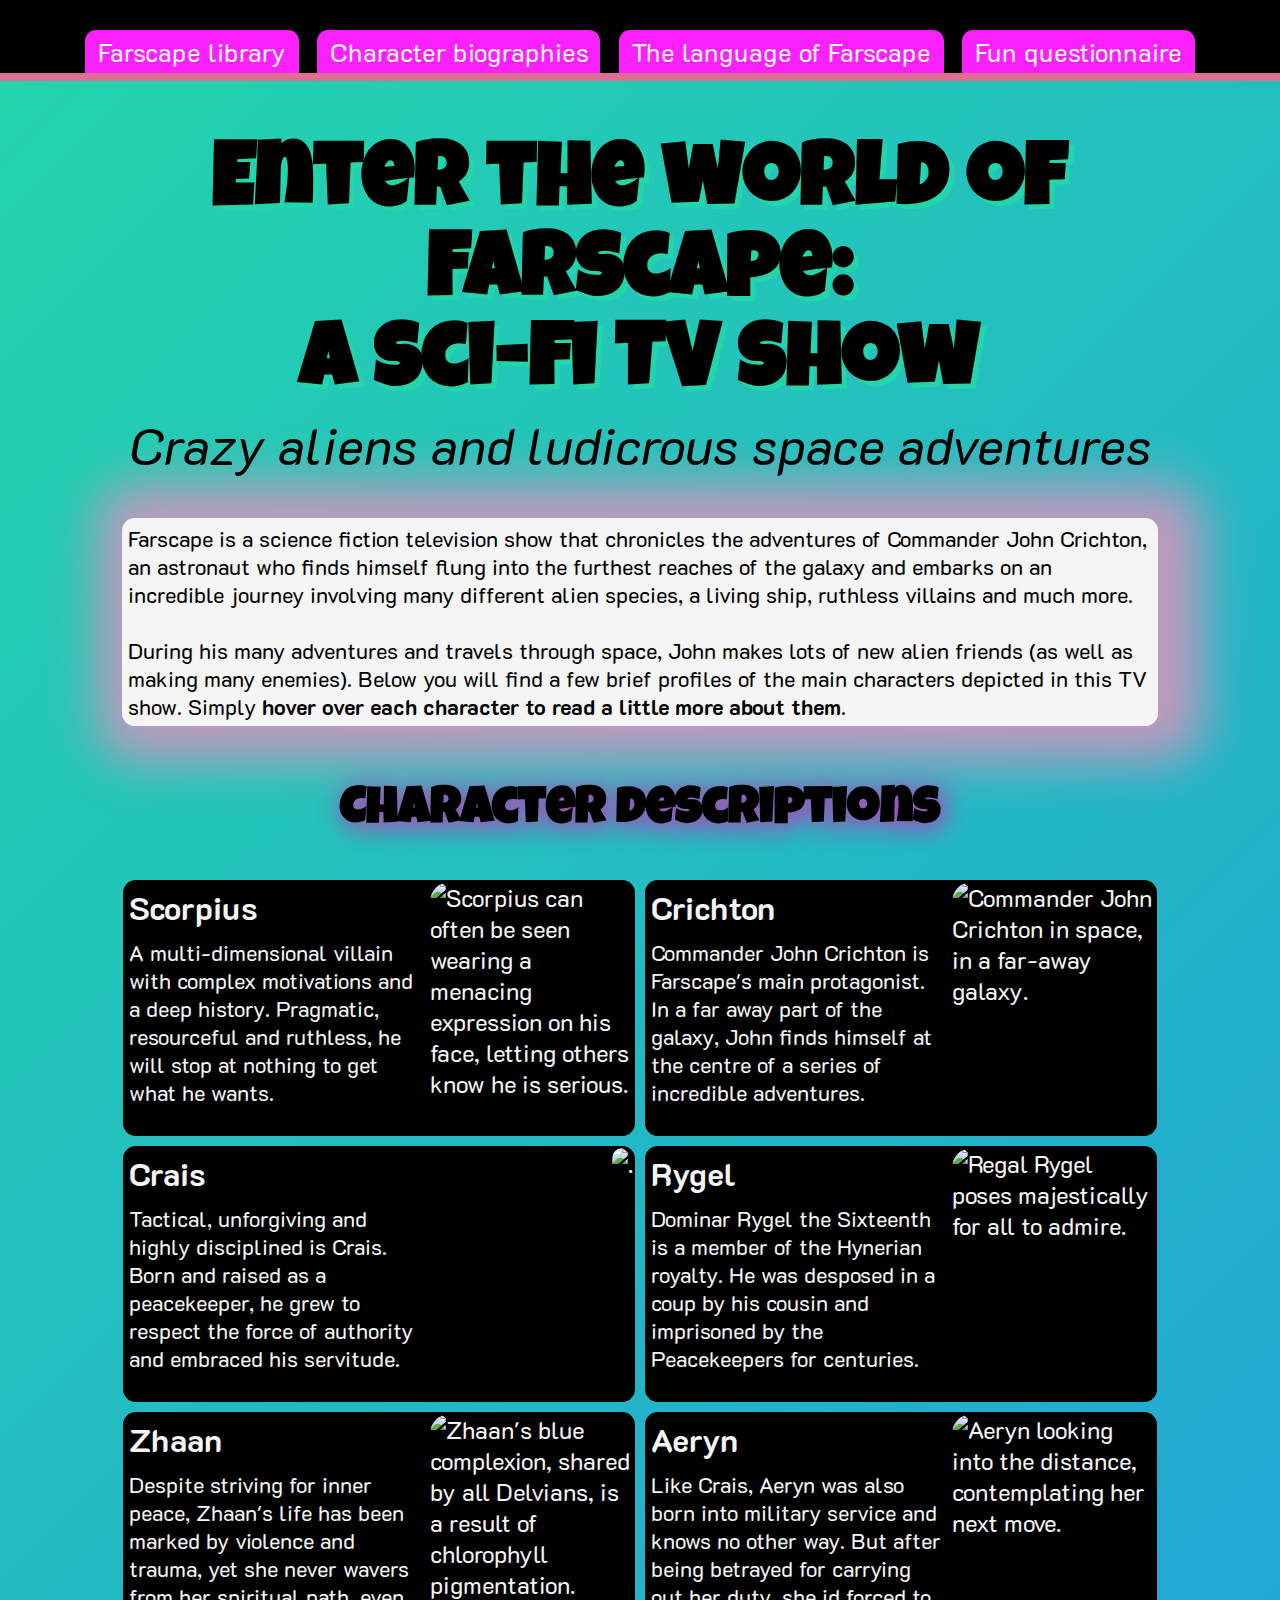
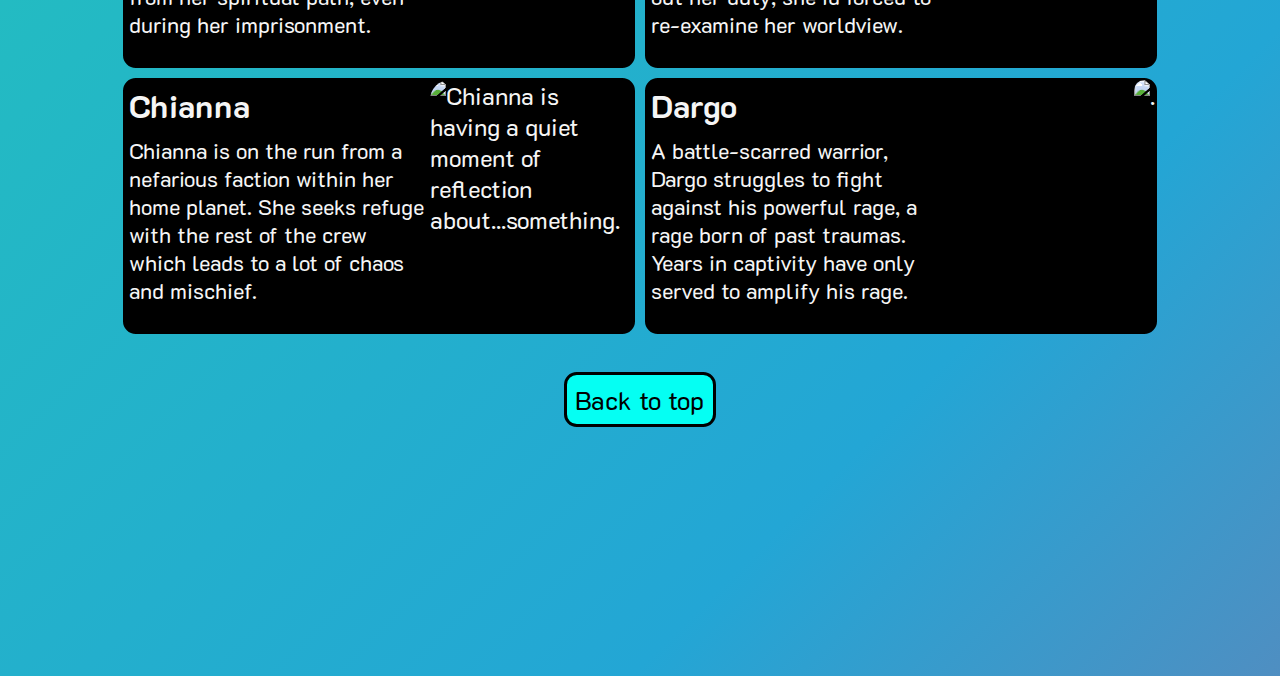
==== index.html @ 7709c937 "added hover comments to home page, along with various new styles" ====
<!DOCTYPE html>
<html lang="en">
<head>
    <meta charset="UTF-8">
    <meta http-equiv="X-UA-Compatible" content="IE=edge">
    <meta name="viewport" content="width=device-width, initial-scale=1.0">
    <title>The wonderful world of Farscape</title>
    <link rel="stylesheet" href="./styles.css">
    <script defer src="./script.js"></script>
</head>
<body>
    <nav class="flex-container-1">
        <div class="flex-item-1">
          <a
            href="https://farscape.fandom.com/wiki/Farscape_Encyclopedia_Project:Main_Page"
            target="blank"
          >
            Farscape library
          </a>
        </div>
        <div class="flex-item-1">
          <a
            href="https://farscape.fandom.com/wiki/Category:Main_characters"
            target="blank"
          >
            Character biographies
          </a>
        </div>
        <div class="flex-item-1">
          <a href="page2.html">The language of Farscape</a>
        </div>
        <div class="flex-item-1">Fun questionnaire</div>
      </nav>

      <h1>Enter the world of Farscape: <br> a sci-fi TV show</h1>
      <p id="subtitle">Crazy aliens and ludicrous space adventures<p>

      <p class="intro">Farscape is a science fiction television show that chronicles the adventures of Commander John Crichton, an astronaut who finds himself flung into the furthest reaches of the galaxy and embarks on an incredible journey involving many different alien species, a living ship, ruthless villains and much more.
        <br><br>
        During his many adventures and travels through space, John makes lots of new alien friends (as well as making many enemies). Below you will find a few brief profiles of the main characters depicted in this TV show. Simply <strong> hover over each character to read a little more about them</strong>.
      </p>

      <h2>Character descriptions</h2>
      <section class="grid">

        <article id="scorpy" class="hovertext" data-hover="
        Born under traumatic circumstances, Scorpius endured a very difficult childhood under Scarran guardianship. At birth, he was taken by the Scarrans and never knew his birth parents. Whilst in captivity, he was severely mistreated and treated as a tool to serve the Scarrans. He relented for decades and was eventually able to escape his captors, soon joining the Peacekeepers and swiftly climbing the ranks through loyal service and competence. 
        ">
            <h3>Scorpius</h3>
            <p>A multi-dimensional villain with complex motivations and a deep history. Pragmatic, resourceful and ruthless, he will stop at nothing to get what he wants.</p> 
            <img src="https://i.pinimg.com/originals/f9/93/60/f993604bc6e26595c4a2ce50387e7939.jpg" alt="Scorpius can often be seen wearing a menacing expression on his face, letting others know he is serious.">
        </article>

        <article id="crichton" class="hovertext" data-hover="
        John always aspired to be an astronaut and follow in the footsteps of his dad. But he never dreamed of seeing the stars, much less being the very first human to make contact with not one, not two, and not three, but many different alien species. John's journey after leaving Earth was a very difficult one, full of pain and tragedy, yet despite everything, he eventually found a measure of peace in himself and in those around him.
        ">
            <h3>Crichton</h3>
            <p>Commander John Crichton is Farscape's main protagonist. In a far away part of the galaxy, John finds himself at the centre of a series of incredible adventures.</p> 
            <img src="https://www.eightieskids.com/wp-content/uploads/2019/09/5Fan.png" alt="Commander John Crichton in space, in a far-away galaxy.">
        </article>

        <article id="rygel" class="hovertext" data-hover="Before his captivity, Domiar Rygel was sovereign to over 600 billion loyal subjects on his home planet, in the Hyneria cluster. His cousin orchestrated a coup which led to Rygel's capture by the Peacekeepers. Having been a member of the royal class all of his life, he had to learn to adjust to life as a prisoner. Eventually, he would acquire the means to break free of his captivity but only ending up having to constantly evade capture yet again. He is known for his voracious appetite and three stomachs that never seem to get full. Even in the heat of battle, food is always his main priority.">
            <h3>Rygel</h3>
            <p>Dominar Rygel the Sixteenth is a member of the Hynerian royalty. He was desposed in a coup by his cousin and imprisoned by the Peacekeepers for centuries.</p> 
            <img src="https://pbs.twimg.com/media/EGh21_BXkAEtOsK.jpg" alt="Regal Rygel poses majestically for all to admire.">
        </article>

        <article id="zhaan" class="hovertext" data-hover="
        Zhaan is a Delvian who has spent the last few years in Peacekeeper captivity. It was during this time that she managed to reconnect with her spiritual roots and to rise above her worldly worries. Zhaan prefers a peaceful solution to most problems but is pragmatic enough to recognise the need for an alternative approach in some situations. She is always on hand to provide guidance and counsel to those in need.
        ">
            <h3>Zhaan</h3>
            <p>Despite striving for inner peace, Zhaan's life has been marked by violence and trauma, yet she never wavers from her spiritual path, even during her imprisonment.</p> 
            <img src="https://www.thecompanion.app/wp-content/uploads/sites/2/2020/11/Farscape-Featured-Image.jpg" alt="Zhaan's blue complexion, shared by all Delvians, is a result of chlorophyll pigmentation.">
        </article>

        <article id="chianna" class="hovertext" data-hover="Chianna comes from Nebari Prime, an authoritarian society built upon conformity, obedience and a value system which Chianna refused to live under. Instead, she chose a carefree life and would always rebel against authority.">
            <h3>Chianna</h3>
            <p>Chianna is on the run from a nefarious faction within her home planet. She seeks refuge with the rest of the crew which leads to a lot of chaos and mischief.</p> 
            <img src="https://www.giantfreakinrobot.com/wp-content/uploads/2020/10/chiana3-edited.jpg" alt="Chianna is having a quiet moment of reflection about...something.">
        </article>

        <article id="crais" class="hovertext" data-hover="Before crossing paths with Crichton, Captain Bialar Crais held a position of respect and power within the Peacekeeper hierarchy, into which he was conscripted as a child. He burned a lot of bridges on his way to his eventual downfall but still managed to find some redemption at the end of it all.">
            <h3>Crais</h3>
            <p>Tactical, unforgiving and highly disciplined is Crais. Born and raised as a peacekeeper, he grew to respect the force of authority and embraced his servitude.</p> 
            <img src="https://i.pinimg.com/originals/13/25/16/1325161d450042ba97dd3e8e01aa7292.jpg" alt=".">
        </article>

        <article id="dargo" class="hovertext" data-hover="Dargo is a Luxan warrior, famoulsy known for his Luxan hyper-rage which causes him to come across as angry and aggressive. Yet another victim of the Peacekeepers, he certainly has a lot to be angry about and spends most of his time thinking of ways to find revenge. Dargo is Crichton's closest friend on the show and the two shared a very strong bond of camaraderie.">
            <h3>Dargo</h3>
            <p>A battle-scarred warrior, Dargo struggles to fight against his powerful rage, a rage born of past traumas. Years in captivity have only served to amplify his rage.</p> 
            <img src="https://m.media-amazon.com/images/M/MV5BNjA4Mjk2NjM5OV5BMl5BanBnXkFtZTgwMzQ4MzU1MjE@._V1_.jpg" alt=".">
        </article>

        <article id="aeryn" class="hovertext" data-hover="Aeryn used to be a Peacekeeper and a prowler pilot but her service commission came to an abrupt end on the first day that she met Crichton (indeed, she often blames John for ruining her life). The two would eventually go on to have many colourful adventures, so perhaps it wasn't all so bad in the end.">
            <h3>Aeryn</h3>
            <p>Like Crais, Aeryn was also born into military service and knows no other way. But after being betrayed for carrying out her duty, she id forced to re-examine her worldview.</p> 
            <img src="https://1.bp.blogspot.com/-l8ww0vcvyGs/XypZtaAUx8I/AAAAAAAAAy4/s_ypYW-PW_EYAkCHWHmCoesXAMXlYtBGQCLcBGAsYHQ/s1600/aeryn3.png" alt="Aeryn looking into the distance, contemplating her next move.">
        </article>
        
      </section>
    
      <a id="home" href="#">Back to top</a> <br>
</body>
</html>
---- styles.css ----
@import url('https://fonts.googleapis.com/css2?family=Luckiest+Guy&display=swap');
@import url('https://fonts.googleapis.com/css2?family=K2D&display=swap');
@import url('https://fonts.googleapis.com/css2?family=K2D:ital,wght@0,400;1,100&display=swap');


html, body { 
    margin: 0;
    min-height: 100%;
 }

* {
  font-family: 'K2D', sans-serif;
  text-decoration: none;
 }

 a, a:hover, a:visited, a:active {
    color: inherit;
   }

 body {
    background: linear-gradient(-45deg, #ee7752, #e73c7e, #23a6d5, #23d5ab);
    background-size: 400% 400%;
    animation: gradient 15s ease infinite;
    height: 100vh;
}

@keyframes gradient {
    0% {
        background-position: 0% 50%;
    }
 
    50% {
        background-position: 100% 50%;
    }
 
    100% {
        background-position: 0% 50%;
    }
}

.flex-container-1 {
    display: flex;
    text-align: center;
    flex-direction: row;
    justify-content:center;
    font-size: 2vw;
    margin: 0 auto;
    padding: 0;
    padding-top: 2vw;
    border-bottom: 8px solid palevioletred;
    width: 100%;
    background-color: rgb(0, 0, 0);
}

.flex-item-1 {
    border: 4px solid black;
    border-bottom: none;
    border-radius: 1.2vw 1.2vw 0 0;
    padding: 5px 1vw;
    background-color: rgb(251, 33, 255);
    color: whitesmoke;
    margin: 0 0.4vw;
}

.flex-item-1:hover {
    background-color: rgb(32, 249, 238);
    color:rgb(0, 0, 0);
}

h1 {
  width: 90%;
  margin-left: auto;
  margin-right: auto;
  margin-bottom: 0;
  font-family: 'Luckiest Guy', cursive;
  font-size: 7vw;
  text-align: center;
  text-shadow: 0.4vw 0.4vw #23d5ab;
}

#subtitle {
    display: block;
    text-align: center;
    font-family: 'K2D', sans-serif;
    font-style: italic;
    margin: 0 auto;
    font-size: 4vw;
}

h2 {
    font-family: 'Luckiest Guy', cursive;
    font-size: 4vw;
    text-align: center;
    text-shadow: 0.2vw 0.3vw 2vw #d523b4;
  }

.intro, #page2-intro {
    width: 80%;
    margin: 40px auto 60px;
    font-size: 1.7vw;
    background-color: whitesmoke;
    padding: 0.5vw;
    border-radius: 1vw;
    box-shadow: 10px 0px 50px 35px #c09abe;
}

#scorpy {grid-area: scorpy;}
#crichton {grid-area: crichton;}
#rygel {grid-area: rygel;}
#zhaan {grid-area: zhaan;}
#chianna {grid-area: chianna;}
#crais {grid-area: crais;}
#aeryn {grid-area: aeryn;}
#dargo {grid-area: dargo;}

.grid {
    display: grid;
    grid-template-areas: 
        'scorpy crichton'
        'crais rygel'
        'zhaan aeryn'
        'chianna dargo';
    grid-template-columns: 40vw 40vw;
    grid-auto-rows: 20vw;
    justify-content: center;
    gap: 10px;
    margin: 25px auto 30px;
    width: 85%;
}

.grid > article {
    border: 2px solid black;
    border-radius: 1vw;
    padding: 4px;
    background-color: rgb(0, 0, 0);
    color: whitesmoke;
    font-size: 1.5em;
    position: relative;
}

.grid > article::after {
    content: "";
    clear: both;
    display: table;
}

article > h3 {
    margin: 0;
    font-size: 2.5vw;
}

article > p{
  margin-top: 10px;
  width: 59%;
  font-size: 1.7vw;
}

img{
    height: 100%;
    object-fit: cover;
    max-width: 40%;
    object-position: 100% 0;
    float: right;
    border-radius: 20px;
    position: absolute;
    top: 50%;
    right: 0;
    transform: translate(0, -50%);
}

article#rygel > img {
    object-position: 45% 0;
}

article#zhaan > img {
    object-position: 60% 0;
}

article#chianna > img {
    object-position: 70% 0;
}

article#crais > img {
    object-position: 10% 0;
}

article#aeryn > img {
    object-position: 70% 0;
}

article#dargo > img {
    object-position: 50% 0;
}

#home, #back-to-home{
    display: block;
    width:fit-content;
    margin: 3vw auto;
    padding: 0.6vw;
    text-align: center;
    font-size: 2vw;
    background-color: hsl(177, 100%, 51%);
    border: 3px solid black;
    border-radius: 1vw;
}

.body-margin {
    width: 80%;
    margin: 3vh auto;
    display: flow-root;
 }

 #page2-h1 {
    margin: 2vw auto 2vw;
    font-size: 6vw;
 }

 .buttons-div{
    display: flex;
    flex-direction: row;
    flex-wrap: wrap;
}

.buttons-div > button {
    border: 0.5vw solid black;
    font-size: 2.5vw;
    margin: 0.5rem;
    flex-grow: 1;
    padding: 2vh 0 2vh 0;
}

  button {
    width: 6em;
    background-color: #ee7752;
    line-height: 1.4ch;
    /*height: 100%; << allows flex-items to resize independently*/
    transition: background-color 0.8s;
  }

  button:hover {
    background-color: #000;
    line-height: 80%;
  }

  #back-to-home:hover, #home:hover {
    background-color: rgb(87, 5, 5);
    color: yellow;
  }
  
  button:active {
  background-color: black;
  transition: none;
}

  button:hover span {
    display: none
  }
  
  #button1:hover:before {
    content: "crazy";
    color: #059626;
    font-size: 3vmin;
  }
  #button2:hover:before {
    content: "kid";
    color: #059626;
    font-size: 3vmin;
  }
  #button3:hover:before {
    content: "hell";
    color: #059626;
    font-size: 3vmin;
  }
  #button4:hover:before {
    content: "metre";
    color: #059626;
    font-size: 3vmin;
  }
  #button5:hover:before {
    content: "second";
    color: #059626;
    font-size: 3vmin;
  }
  #button6:hover:before {
    content: "Parental guidance moment!";
    color: #cf16b3;
  }
  #button7:hover:before {
    content: "Censored!";
    color: #cf16b3;
  }
  #button8:hover:before {
    content: "An edible slug; a Hynerian delicacy";
    color: #059626;
    font-size: 3vmin;
  }
  #button9:hover:before {
    content: "A military alien race with tall statures and face tentacles";
    color: #059626;
    font-size: 2vmin;
  }
  #button10:hover:before {
    content: "Censored!";
    color: #cf16b3;
  }
  #button11:hover:before {
    content: "an alcoholic drink, ten times as potent as Earth whiskey";
    color: #059626;
    font-size: 2vmin;
  }
  #button12:hover:before {
    content: "crispy cooked meat";
    color: #059626;
    font-size: 3vmin;
  }
  #button13:hover:before {
    content: "a unit of speed";
    color: #059626;
    font-size: 3vmin;
  }
  #button14:hover:before {
    content: "used to manufacture pulse weapon ammunition";
    color: #059626;
    font-size: 2vmin;
  }
  #button15:hover:before {
    content: "fantastic";
    color: #059626;
    font-size: 3vmin;
  }
  #button16:hover:before {
    content: "rubbish";
    color: #059626;
    font-size: 3vmin;
  }
  #button17:hover:before {
    content: "a Luxan physiological trait, typified by bouts of uncontrollable mania";
    color: #059626;
    font-size: 2vmin;
  }
  #button18:hover:before {
    content: "an animal appendage";
    color: #059626;
    font-size:3vmin;
  }
  #button19:hover:before {
    content: "girl";
    color: #059626;
    font-size: 3vmin;
  }
  #button20:hover:before {
    content: "antique Luxan bladed weapon";
    color: #059626;
    font-size: 3vmin;
  }
  #button21:hover:before {
    content: "a unit of currency";
    color: #059626;
    font-size: 3vmin;
  }
  #button22:hover:before {
    content: "a deadly, asteroid-sized space-dog!";
    color: #059626;
    font-size: 3vmin;
  }
  #button23:hover:before {
    content: "Censored!";
    color: #cf16b3;
  }
  #button24:hover:before {
    content: "Hynerian exclamation";
    color: #059626;
    font-size: 3vmin;
  }
  #button25:hover:before {
    content: "a dental hygiene worm (yes, an actual alien worm)";
    color: #059626;
    font-size: 2vmin;
  }
  #button26:hover:before {
    content: "the highest ranking member of the Hynerian royalty";
    color: #059626;
    font-size: 2vmin;
  }
  #button27:hover:before {
    content: "1 hour";
    color: #059626;
    font-size: 3vmin;
  }
  #button28:hover:before {
    content: "an autonomous repair bot";
    color: #059626;
    font-size: 3vmin;
  }

  .hovertext {
    position: relative;
    border-bottom: 1px dotted black;
  }
  
  .hovertext:before {
    content: attr(data-hover);
    visibility: hidden;
    opacity: 0;
    width: 90%;
    background-color: rgb(255, 255, 255);
    color: rgb(0, 0, 0);
    text-align: left;
    font-size: 2vw;
    border-radius: 5px;
    padding: 7px;
    transition: opacity 1s ease-in-out;
  
    position: absolute;
    z-index: 1;
    left: 4%;
    top: 100%;
  }
  
  .hovertext:hover:before {
    opacity: 1;
    visibility: visible;
  }

@media (max-width: 600px) {
    .grid {
        width: 80%;
        margin-top: 5px;
        grid-template-areas: 
        'scorpy'
        'crichton'
        'crais'
        'rygel'
        'zhaan'
        'aeryn'
        'chianna'
        'dargo';
        grid-template-columns: 1fr;
        grid-auto-rows: 45vw;
        gap: 5px;
    }
    h1 {
        margin: 30px auto 0;
    }

    article > h3 {
       font-size: 4vw;
    }

    article > p {
        width: 50%;
        font-size: 3.2vw;
    }
    
    .intro {
        font-size: 3.2vw;
        margin-top: 30px;
        margin-bottom: 35px;
    }

    img {
        max-width: 50%;
    }

    .flex-container-1 {
        margin: 0 auto 20px;
        padding-top: 10px;
        border-bottom: 3px solid palevioletred;
        gap: 1vw;
    }

    .flex-item-1 {
        font-size: 2.5vw;
        padding: 0 1vw;
    }

    #home {
        font-size: 3vw;
    }
    .hovertext:before {
        font-size: 3.2vw;
    }
}
  
@media (min-width: 1300px) {
    .grid {
        grid-template-rows: 300px 300px;
    }
}

@media (min-width: 1500px) {
    .grid {
        grid-template-columns: 600px 600px;
        grid-auto-rows: auto;
        padding: 0;
    }
    h1 {
        font-size: 110px;
        margin: 90px auto 0;
    }

    h2, #subtitle {
        font-size: 70px;
    }

    #page2-h1 {
      font-size: 90px;
    }

    .flex-item-1{
        font-size: 27px;
        margin: 0 10px 0 0;
    }
    .flex-container-1 {
        padding-top: 30px;
    }

    article > p, .intro, #page2-intro, .hovertext:before {
        font-size: 25px;
      }

    article > h3 {
        font-size: 40px;
    }

    .intro, #page2-intro {
        width: 1200px;
        margin: 80px auto 100px;
    }

    #home, #back-to-home {
        font-size: 30px;
        width: 200px;
        padding: 10px;
    }

    .buttons-div > button {
        flex-grow: 1;
        font-size: 50px;
        max-width: 400px;
        border: 9px solid black;
    }

}
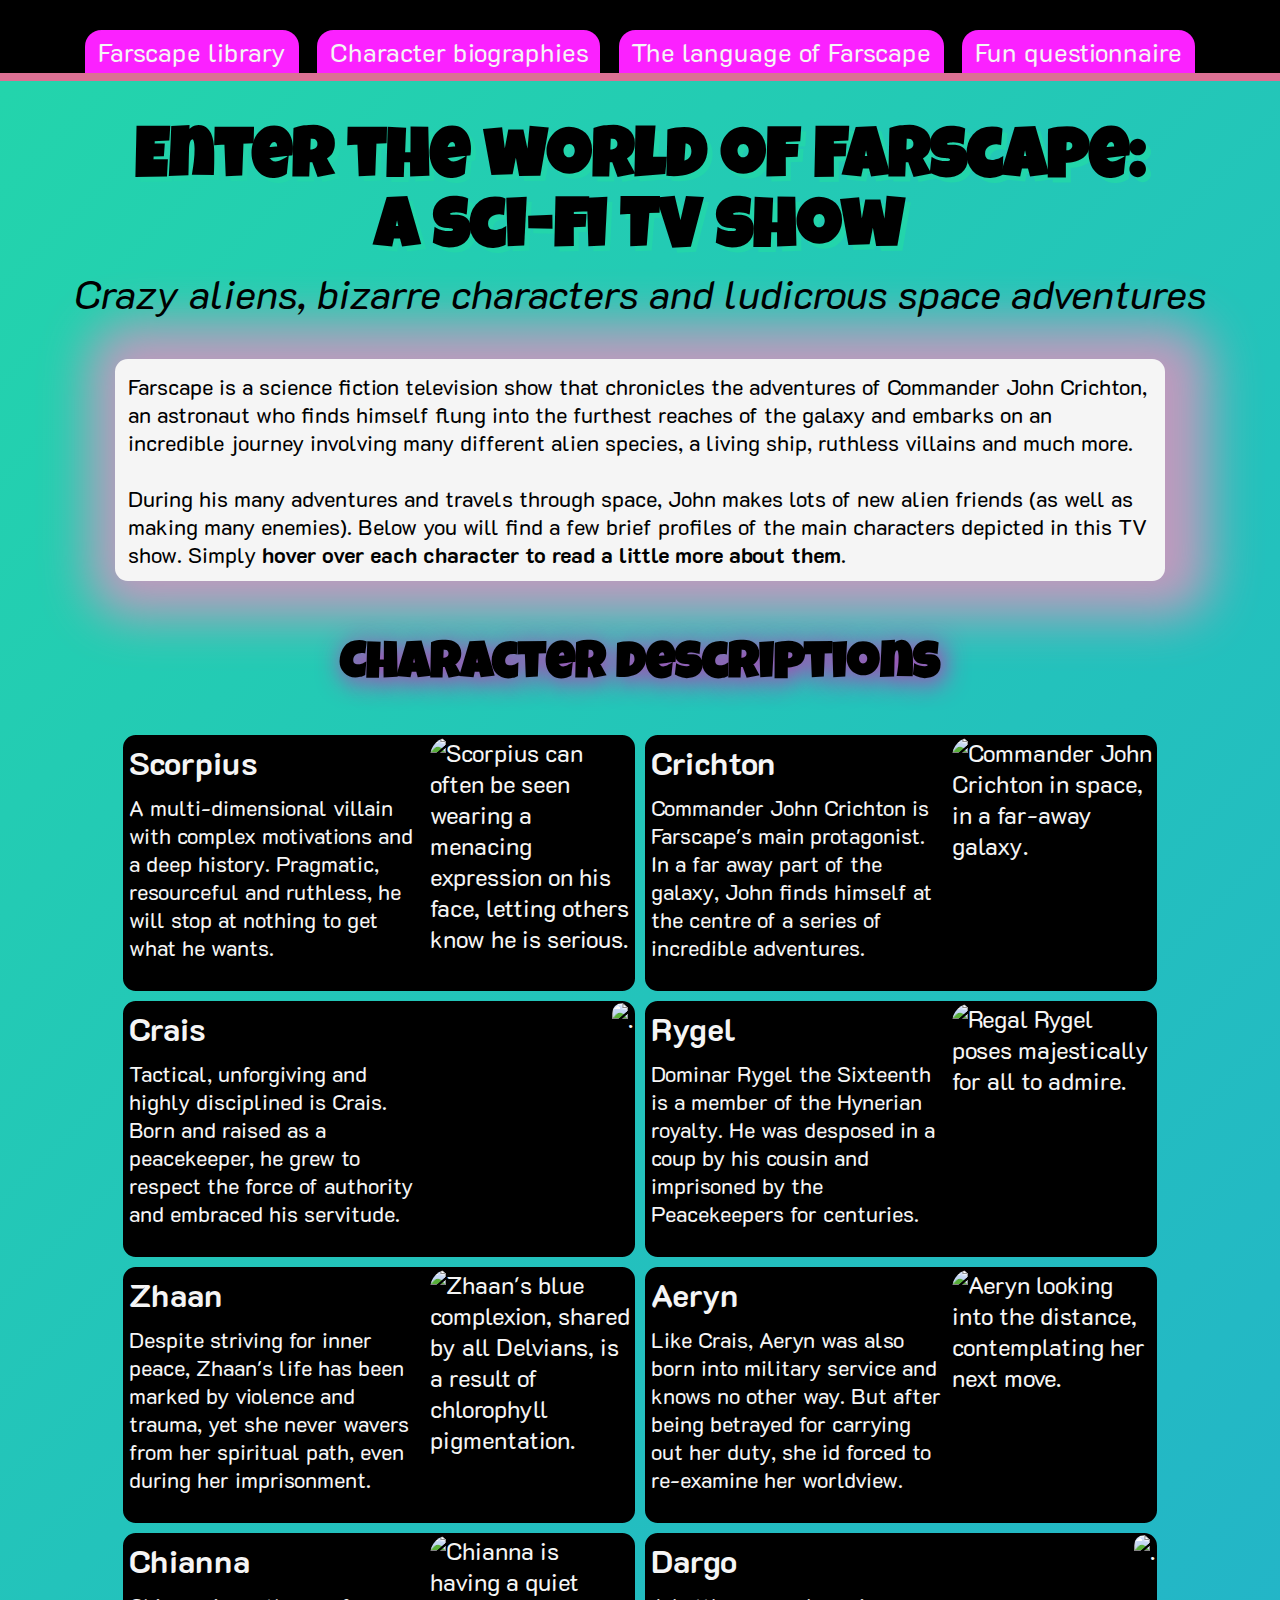
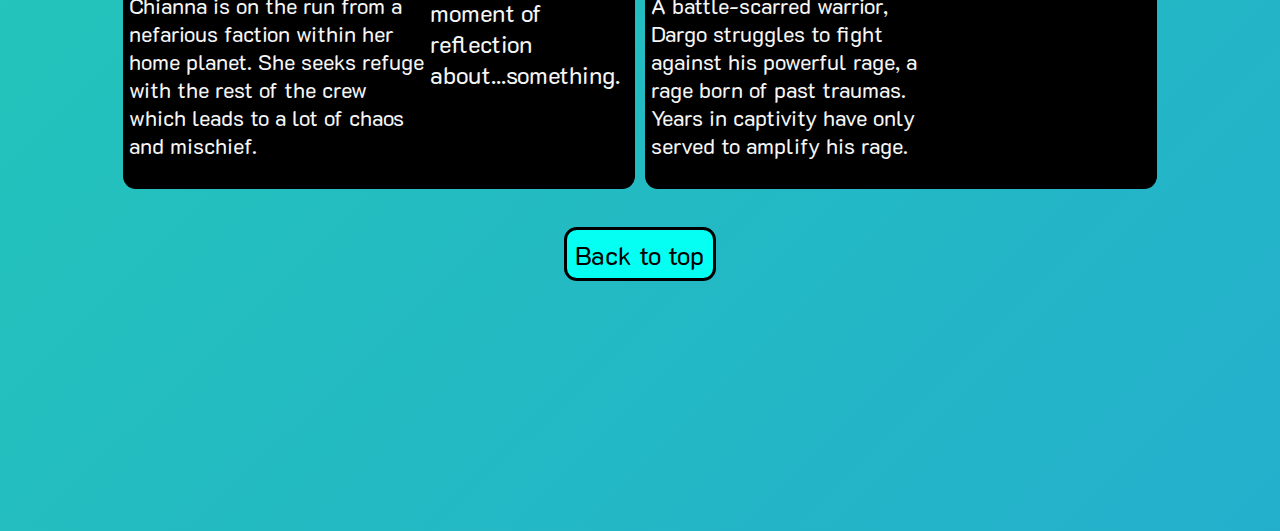
==== commit ff3ae062: "adding media queries for tablet and smartphone viewports" ====
--- a/index.html
+++ b/index.html
@@ -27,13 +27,13 @@
           </a>
         </div>
         <div class="flex-item-1">
-          <a href="page2.html">The language of Farscape</a>
+          <a href="words-flexbox.html">The language of Farscape</a>
         </div>
-        <div class="flex-item-1">Fun questionnaire</div>
+        <div class="flex-item-1"> <a href="questionnaire.html">Fun questionnaire</a> </div>
       </nav>
 
       <h1>Enter the world of Farscape: <br> a sci-fi TV show</h1>
-      <p id="subtitle">Crazy aliens and ludicrous space adventures<p>
+      <p id="subtitle">Crazy aliens, bizarre characters and ludicrous space adventures<p>
 
       <p class="intro">Farscape is a science fiction television show that chronicles the adventures of Commander John Crichton, an astronaut who finds himself flung into the furthest reaches of the galaxy and embarks on an incredible journey involving many different alien species, a living ship, ruthless villains and much more.
         <br><br>
--- a/styles.css
+++ b/styles.css
@@ -4,8 +4,8 @@
 
 
 html, body { 
-    margin: 0;
-    min-height: 100%;
+  margin: 0;
+  min-height: 100vh;
  }
 
 * {
@@ -21,7 +21,6 @@
     background: linear-gradient(-45deg, #ee7752, #e73c7e, #23a6d5, #23d5ab);
     background-size: 400% 400%;
     animation: gradient 15s ease infinite;
-    height: 100vh;
 }
 
 @keyframes gradient {
@@ -55,7 +54,7 @@
 .flex-item-1 {
     border: 4px solid black;
     border-bottom: none;
-    border-radius: 1.2vw 1.2vw 0 0;
+    border-radius: 1.6vw 1.6vw 0 0;
     padding: 5px 1vw;
     background-color: rgb(251, 33, 255);
     color: whitesmoke;
@@ -99,7 +98,7 @@
     margin: 40px auto 60px;
     font-size: 1.7vw;
     background-color: whitesmoke;
-    padding: 0.5vw;
+    padding: 1vw;
     border-radius: 1vw;
     box-shadow: 10px 0px 50px 35px #c09abe;
 }
@@ -155,7 +154,7 @@
   font-size: 1.7vw;
 }
 
-img{
+article > img{
     height: 100%;
     object-fit: cover;
     max-width: 40%;
@@ -192,7 +191,7 @@
     object-position: 50% 0;
 }
 
-#home, #back-to-home{
+#home, .back-to-home{
     display: block;
     width:fit-content;
     margin: 3vw auto;
@@ -205,8 +204,7 @@
 }
 
 .body-margin {
-    width: 80%;
-    margin: 3vh auto;
+    margin: 3vh 6vw;
     display: flow-root;
  }
 
@@ -224,12 +222,12 @@
 .buttons-div > button {
     border: 0.5vw solid black;
     font-size: 2.5vw;
-    margin: 0.5rem;
+    margin: 1vw;
     flex-grow: 1;
-    padding: 2vh 0 2vh 0;
-}
-
-  button {
+    padding: 1.6vw 0 1.6vw;
+}
+
+  button, input[type=submit] {
     width: 6em;
     background-color: #ee7752;
     line-height: 1.4ch;
@@ -237,18 +235,19 @@
     transition: background-color 0.8s;
   }
 
-  button:hover {
+  .buttons-div > button:hover {
     background-color: #000;
     line-height: 80%;
   }
 
-  #back-to-home:hover, #home:hover {
+  .back-to-home:hover, #home:hover {
     background-color: rgb(87, 5, 5);
     color: yellow;
   }
   
-  button:active {
+  button:active, input[type=submit]:active {
   background-color: black;
+  color: green;
   transition: none;
 }
 
@@ -259,27 +258,22 @@
   #button1:hover:before {
     content: "crazy";
     color: #059626;
-    font-size: 3vmin;
   }
   #button2:hover:before {
     content: "kid";
     color: #059626;
-    font-size: 3vmin;
   }
   #button3:hover:before {
     content: "hell";
     color: #059626;
-    font-size: 3vmin;
   }
   #button4:hover:before {
     content: "metre";
     color: #059626;
-    font-size: 3vmin;
   }
   #button5:hover:before {
     content: "second";
     color: #059626;
-    font-size: 3vmin;
   }
   #button6:hover:before {
     content: "Parental guidance moment!";
@@ -292,12 +286,10 @@
   #button8:hover:before {
     content: "An edible slug; a Hynerian delicacy";
     color: #059626;
-    font-size: 3vmin;
   }
   #button9:hover:before {
     content: "A military alien race with tall statures and face tentacles";
     color: #059626;
-    font-size: 2vmin;
   }
   #button10:hover:before {
     content: "Censored!";
@@ -306,32 +298,26 @@
   #button11:hover:before {
     content: "an alcoholic drink, ten times as potent as Earth whiskey";
     color: #059626;
-    font-size: 2vmin;
   }
   #button12:hover:before {
     content: "crispy cooked meat";
     color: #059626;
-    font-size: 3vmin;
   }
   #button13:hover:before {
     content: "a unit of speed";
     color: #059626;
-    font-size: 3vmin;
   }
   #button14:hover:before {
     content: "used to manufacture pulse weapon ammunition";
     color: #059626;
-    font-size: 2vmin;
   }
   #button15:hover:before {
     content: "fantastic";
     color: #059626;
-    font-size: 3vmin;
   }
   #button16:hover:before {
     content: "rubbish";
     color: #059626;
-    font-size: 3vmin;
   }
   #button17:hover:before {
     content: "a Luxan physiological trait, typified by bouts of uncontrollable mania";
@@ -341,27 +327,22 @@
   #button18:hover:before {
     content: "an animal appendage";
     color: #059626;
-    font-size:3vmin;
   }
   #button19:hover:before {
     content: "girl";
     color: #059626;
-    font-size: 3vmin;
   }
   #button20:hover:before {
     content: "antique Luxan bladed weapon";
     color: #059626;
-    font-size: 3vmin;
   }
   #button21:hover:before {
     content: "a unit of currency";
     color: #059626;
-    font-size: 3vmin;
   }
   #button22:hover:before {
     content: "a deadly, asteroid-sized space-dog!";
     color: #059626;
-    font-size: 3vmin;
   }
   #button23:hover:before {
     content: "Censored!";
@@ -370,7 +351,6 @@
   #button24:hover:before {
     content: "Hynerian exclamation";
     color: #059626;
-    font-size: 3vmin;
   }
   #button25:hover:before {
     content: "a dental hygiene worm (yes, an actual alien worm)";
@@ -380,17 +360,15 @@
   #button26:hover:before {
     content: "the highest ranking member of the Hynerian royalty";
     color: #059626;
-    font-size: 2vmin;
   }
   #button27:hover:before {
     content: "1 hour";
     color: #059626;
-    font-size: 3vmin;
+    
   }
   #button28:hover:before {
     content: "an autonomous repair bot";
     color: #059626;
-    font-size: 3vmin;
   }
 
   .hovertext {
@@ -422,6 +400,13 @@
     visibility: visible;
   }
 
+@media (max-width : 900px) {
+  .flex-item-1 {
+    border-radius: 15px 15px 0 0;
+    line-height: 1.7ch;
+  }
+}
+
 @media (max-width: 600px) {
     .grid {
         width: 80%;
@@ -440,6 +425,7 @@
         gap: 5px;
     }
     h1 {
+      font-size: 30px;
         margin: 30px auto 0;
     }
 
@@ -452,7 +438,11 @@
         font-size: 3.2vw;
     }
     
-    .intro {
+    #subtitle {
+      font-size: 23px;
+    }
+
+    .intro, #page2-intro {
         font-size: 3.2vw;
         margin-top: 30px;
         margin-bottom: 35px;
@@ -470,18 +460,55 @@
     }
 
     .flex-item-1 {
-        font-size: 2.5vw;
+        font-size: 2.8vw;
         padding: 0 1vw;
     }
 
-    #home {
-        font-size: 3vw;
-    }
+    #home, .back-to-home {
+        font-size: 16px;
+        width: 110px;
+    }
+
+    .back-to-home {
+      margin-top: 25px;
+    }
+
     .hovertext:before {
         font-size: 3.2vw;
     }
-}
-  
+
+    .buttons-div > button {
+      font-size: 20px;  
+    }
+}
+
+@media (max-width: 800px) {
+  h2 {
+    font-size: 20px;
+  }
+}
+
+@media (min-width: 600px) {
+  .buttons-div > button {
+    font-size: 30px;
+    margin: 8px;
+  }
+
+  #page2-intro {
+    font-size: 20px;
+  }
+}
+
+@media (min-width: 900px) {
+ h1 {
+  font-size: 70px;
+ }
+ #subtitle {
+  font-size: 40px;
+  margin: 0 5px;
+ }
+}
+
 @media (min-width: 1300px) {
     .grid {
         grid-template-rows: 300px 300px;
@@ -495,12 +522,12 @@
         padding: 0;
     }
     h1 {
-        font-size: 110px;
+        font-size: 100px;
         margin: 90px auto 0;
     }
 
     h2, #subtitle {
-        font-size: 70px;
+        font-size: 60px;
     }
 
     #page2-h1 {
@@ -528,19 +555,21 @@
         margin: 80px auto 100px;
     }
 
-    #home, #back-to-home {
+    #home, .back-to-home {
         font-size: 30px;
         width: 200px;
         padding: 10px;
     }
 
     .buttons-div > button {
-        flex-grow: 1;
-        font-size: 50px;
-        max-width: 400px;
+        font-size: 40px;
         border: 9px solid black;
     }
 
-}
-
-
+    .buttons-div > button:hover:before {
+        font-size: 40px;
+    }
+
+}
+
+
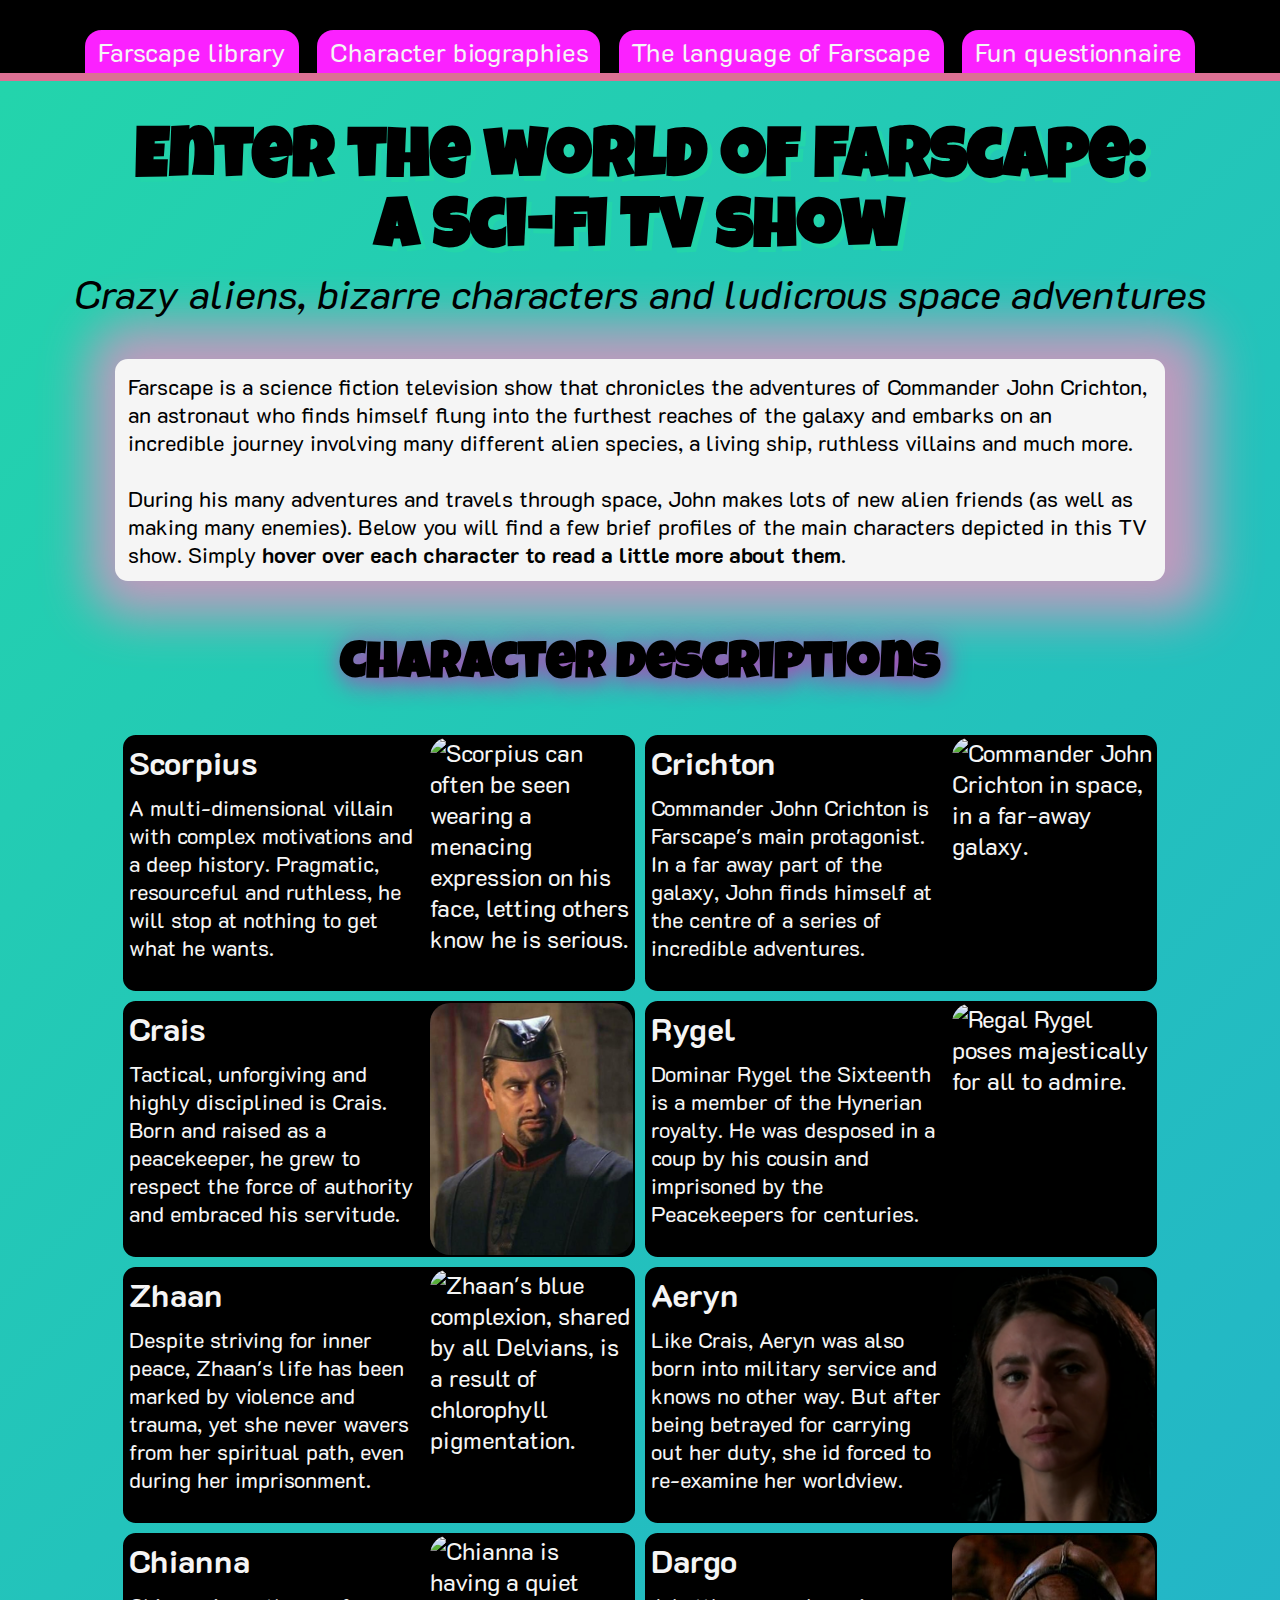
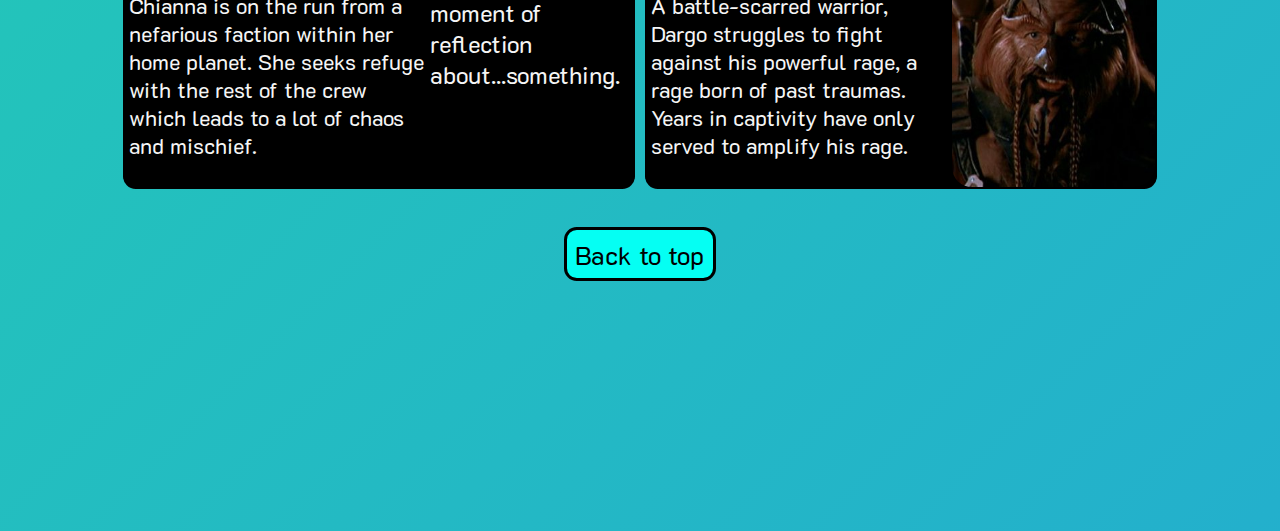
==== commit 885a223b: "Changing src values from public urls to repository assets" ====
--- a/index.html
+++ b/index.html
@@ -27,7 +27,7 @@
           </a>
         </div>
         <div class="flex-item-1">
-          <a href="words-flexbox.html">The language of Farscape</a>
+          <a href="farscape-dictionary.html">The language of Farscape</a>
         </div>
         <div class="flex-item-1"> <a href="questionnaire.html">Fun questionnaire</a> </div>
       </nav>
@@ -48,7 +48,7 @@
         ">
             <h3>Scorpius</h3>
             <p>A multi-dimensional villain with complex motivations and a deep history. Pragmatic, resourceful and ruthless, he will stop at nothing to get what he wants.</p> 
-            <img src="https://i.pinimg.com/originals/f9/93/60/f993604bc6e26595c4a2ce50387e7939.jpg" alt="Scorpius can often be seen wearing a menacing expression on his face, letting others know he is serious.">
+            <img src="scorpy.jpg" alt="Scorpius can often be seen wearing a menacing expression on his face, letting others know he is serious.">
         </article>
 
         <article id="crichton" class="hovertext" data-hover="
@@ -56,13 +56,13 @@
         ">
             <h3>Crichton</h3>
             <p>Commander John Crichton is Farscape's main protagonist. In a far away part of the galaxy, John finds himself at the centre of a series of incredible adventures.</p> 
-            <img src="https://www.eightieskids.com/wp-content/uploads/2019/09/5Fan.png" alt="Commander John Crichton in space, in a far-away galaxy.">
+            <img src="crichton.webp" alt="Commander John Crichton in space, in a far-away galaxy.">
         </article>
 
         <article id="rygel" class="hovertext" data-hover="Before his captivity, Domiar Rygel was sovereign to over 600 billion loyal subjects on his home planet, in the Hyneria cluster. His cousin orchestrated a coup which led to Rygel's capture by the Peacekeepers. Having been a member of the royal class all of his life, he had to learn to adjust to life as a prisoner. Eventually, he would acquire the means to break free of his captivity but only ending up having to constantly evade capture yet again. He is known for his voracious appetite and three stomachs that never seem to get full. Even in the heat of battle, food is always his main priority.">
             <h3>Rygel</h3>
             <p>Dominar Rygel the Sixteenth is a member of the Hynerian royalty. He was desposed in a coup by his cousin and imprisoned by the Peacekeepers for centuries.</p> 
-            <img src="https://pbs.twimg.com/media/EGh21_BXkAEtOsK.jpg" alt="Regal Rygel poses majestically for all to admire.">
+            <img src="dominar.jpg" alt="Regal Rygel poses majestically for all to admire.">
         </article>
 
         <article id="zhaan" class="hovertext" data-hover="
@@ -70,31 +70,31 @@
         ">
             <h3>Zhaan</h3>
             <p>Despite striving for inner peace, Zhaan's life has been marked by violence and trauma, yet she never wavers from her spiritual path, even during her imprisonment.</p> 
-            <img src="https://www.thecompanion.app/wp-content/uploads/sites/2/2020/11/Farscape-Featured-Image.jpg" alt="Zhaan's blue complexion, shared by all Delvians, is a result of chlorophyll pigmentation.">
+            <img src="zhaan.jpeg" alt="Zhaan's blue complexion, shared by all Delvians, is a result of chlorophyll pigmentation.">
         </article>
 
         <article id="chianna" class="hovertext" data-hover="Chianna comes from Nebari Prime, an authoritarian society built upon conformity, obedience and a value system which Chianna refused to live under. Instead, she chose a carefree life and would always rebel against authority.">
             <h3>Chianna</h3>
             <p>Chianna is on the run from a nefarious faction within her home planet. She seeks refuge with the rest of the crew which leads to a lot of chaos and mischief.</p> 
-            <img src="https://www.giantfreakinrobot.com/wp-content/uploads/2020/10/chiana3-edited.jpg" alt="Chianna is having a quiet moment of reflection about...something.">
+            <img src="chianna.jpg" alt="Chianna is having a quiet moment of reflection about...something.">
         </article>
 
         <article id="crais" class="hovertext" data-hover="Before crossing paths with Crichton, Captain Bialar Crais held a position of respect and power within the Peacekeeper hierarchy, into which he was conscripted as a child. He burned a lot of bridges on his way to his eventual downfall but still managed to find some redemption at the end of it all.">
             <h3>Crais</h3>
             <p>Tactical, unforgiving and highly disciplined is Crais. Born and raised as a peacekeeper, he grew to respect the force of authority and embraced his servitude.</p> 
-            <img src="https://i.pinimg.com/originals/13/25/16/1325161d450042ba97dd3e8e01aa7292.jpg" alt=".">
+            <img src="crais.jpg" alt=".">
         </article>
 
         <article id="dargo" class="hovertext" data-hover="Dargo is a Luxan warrior, famoulsy known for his Luxan hyper-rage which causes him to come across as angry and aggressive. Yet another victim of the Peacekeepers, he certainly has a lot to be angry about and spends most of his time thinking of ways to find revenge. Dargo is Crichton's closest friend on the show and the two shared a very strong bond of camaraderie.">
             <h3>Dargo</h3>
             <p>A battle-scarred warrior, Dargo struggles to fight against his powerful rage, a rage born of past traumas. Years in captivity have only served to amplify his rage.</p> 
-            <img src="https://m.media-amazon.com/images/M/MV5BNjA4Mjk2NjM5OV5BMl5BanBnXkFtZTgwMzQ4MzU1MjE@._V1_.jpg" alt=".">
+            <img src="dargo.jpg" alt=".">
         </article>
 
         <article id="aeryn" class="hovertext" data-hover="Aeryn used to be a Peacekeeper and a prowler pilot but her service commission came to an abrupt end on the first day that she met Crichton (indeed, she often blames John for ruining her life). The two would eventually go on to have many colourful adventures, so perhaps it wasn't all so bad in the end.">
             <h3>Aeryn</h3>
             <p>Like Crais, Aeryn was also born into military service and knows no other way. But after being betrayed for carrying out her duty, she id forced to re-examine her worldview.</p> 
-            <img src="https://1.bp.blogspot.com/-l8ww0vcvyGs/XypZtaAUx8I/AAAAAAAAAy4/s_ypYW-PW_EYAkCHWHmCoesXAMXlYtBGQCLcBGAsYHQ/s1600/aeryn3.png" alt="Aeryn looking into the distance, contemplating her next move.">
+            <img src="aeryn.png" alt="Aeryn looking into the distance, contemplating her next move.">
         </article>
         
       </section>
--- a/styles.css
+++ b/styles.css
@@ -322,7 +322,6 @@
   #button17:hover:before {
     content: "a Luxan physiological trait, typified by bouts of uncontrollable mania";
     color: #059626;
-    font-size: 2vmin;
   }
   #button18:hover:before {
     content: "an animal appendage";
@@ -355,7 +354,6 @@
   #button25:hover:before {
     content: "a dental hygiene worm (yes, an actual alien worm)";
     color: #059626;
-    font-size: 2vmin;
   }
   #button26:hover:before {
     content: "the highest ranking member of the Hynerian royalty";
